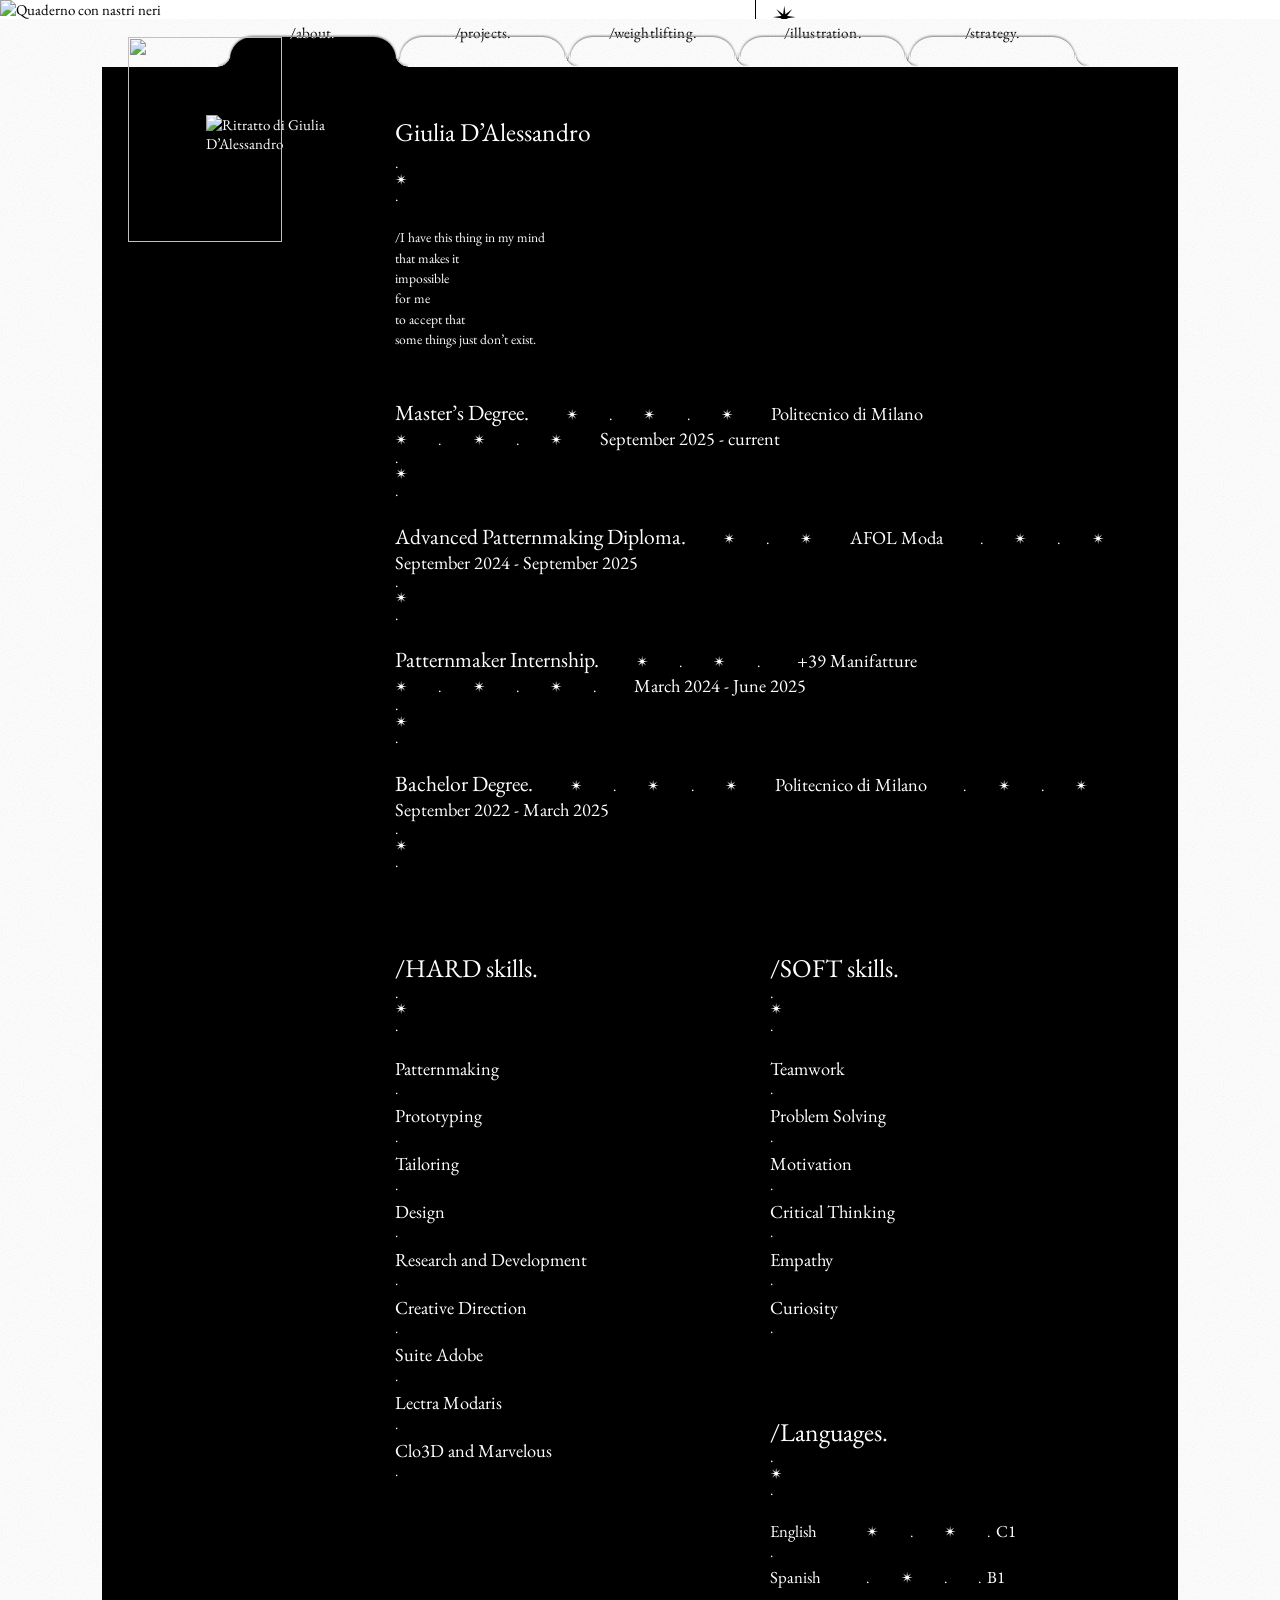
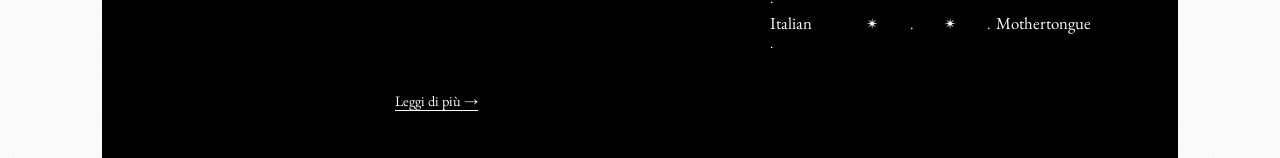
==== index.html @ 6b2135a5 "Add files via upload" ====
<!DOCTYPE html>
<html lang="it">
<head>
  <meta charset="utf-8">
  <meta name="viewport" content="width=device-width, initial-scale=1">
  <title>Giulia D’Alessandro — Portfolio</title>
  <meta name="description" content="Portfolio di Giulia D’Alessandro, Technical Designer. Milano, 2026.">

  <!-- Font: blackletter per il nome, serif per il testo -->
  <link rel="preconnect" href="https://fonts.googleapis.com">
  <link rel="preconnect" href="https://fonts.gstatic.com" crossorigin>
  <link href="https://fonts.googleapis.com/css2?family=EB+Garamond:wght@400;500&family=UnifrakturCook:wght@700&display=swap" rel="stylesheet">

  <link rel="stylesheet" href="style.css">
</head>
<body>

  <!-- ============ HEADER (fisso) ============ -->
  <header class="site-header">
    <nav aria-label="Navigazione principale">
      <a href="index.html">/about.</a>
      <a href="projects.html">/projects.</a>
      <a href="weightlifting.html">/weightlifting.</a>
      <a href="illustration.html">/illustration.</a>
      <a href="strategy.html">/strategy.</a>
    </nav>
  </header>


  <main>

    <!-- ============ 1. LANDING ============ -->
    <section class="hero" id="home">
      <span class="hero__line" aria-hidden="true"></span>

      <figure class="hero__cover">
        <!-- Sostituisci con la tua immagine (meglio PNG/WebP con sfondo trasparente) -->
        <img src="img/cover.png" alt="Quaderno con nastri neri">
        <span class="hero__stars" aria-hidden="true">✴<br>&nbsp;✴<br>✴</span>
      </figure>
	
      <h1 class="hero__name">
        Giulia <br>D’A-<br>les-<br>san-<br>dro.
      </h1>

      <p class="hero__place">Milan</p>
      <p class="hero__year">2026</p>

      <a class="hero__scroll" href="#about" aria-label="Scorri verso il basso">↓</a>
    </section>

    <!-- ============ 2. ABOUT (anteprima) ============ -->
    <section class="about" id="about">
      <div class="about__tabs" aria-hidden="true">
        <!-- 5 linguette = 5 voci dell'header (stesso ordine) -->
        <span class="tab tab--1"></span>
        <span class="tab tab--2"></span>
        <span class="tab tab--3"></span>
        <span class="tab tab--4"></span>
        <span class="tab tab--5"></span>
      </div>

      <div class="about__body">
        <div class="about__photo-wrap">
          <img class="about__photo" src="img/giulia.jpg" alt="Ritratto di Giulia D’Alessandro">

          <!-- Graffetta: il tuo file in img/graffetta.png -->
          <img class="clip" src="img/graffetta.png" alt="" aria-hidden="true">
        </div>

        <div class="about__text">
          <h2>Giulia D’Alessandro</h2>
          <p class="about__marks" aria-hidden="true">.<br>✴<br>.</p>
          <p class="about__quote">
            /I have this thing in my mind<br>
            that makes it<br>
            impossible<br>
            for me<br>
            to accept that<br>
            some things just don’t exist.
          </p>

          <!-- ===== Formazione ed esperienza ===== -->
          <div class="cv">
            <div class="cv__item">
              <p class="cv__row">
                <span class="cv__title">Master’s Degree.</span>
                <span class="cv__pattern" aria-hidden="true">✴ . ✴ . ✴</span>
                <span class="cv__where">Politecnico di Milano</span>
                <span class="cv__pattern" aria-hidden="true">✴ . ✴ . ✴</span>
                <span class="cv__when">September 2025 - current</span>
              </p>
              <p class="about__marks" aria-hidden="true">.<br>✴<br>.</p>
            </div>

            <div class="cv__item">
              <p class="cv__row">
                <span class="cv__title">Advanced Patternmaking Diploma.</span>
                <span class="cv__pattern" aria-hidden="true">✴ . ✴</span>
                <span class="cv__where">AFOL Moda</span>
                <span class="cv__pattern" aria-hidden="true">. ✴ . ✴</span>
                <span class="cv__when">September 2024 - September 2025</span>
              </p>
              <p class="about__marks" aria-hidden="true">.<br>✴<br>.</p>
            </div>

            <div class="cv__item">
              <p class="cv__row">
                <span class="cv__title">Patternmaker Internship.</span>
                <span class="cv__pattern" aria-hidden="true">✴ . ✴ .</span>
                <span class="cv__where">+39 Manifatture</span>
                <span class="cv__pattern" aria-hidden="true">✴ . ✴ . ✴ .</span>
                <span class="cv__when">March 2024 - June 2025</span>
              </p>
              <p class="about__marks" aria-hidden="true">.<br>✴<br>.</p>
            </div>

            <div class="cv__item">
              <p class="cv__row">
                <span class="cv__title">Bachelor Degree.</span>
                <span class="cv__pattern" aria-hidden="true">✴ . ✴ . ✴</span>
                <span class="cv__where">Politecnico di Milano</span>
                <span class="cv__pattern" aria-hidden="true">. ✴ . ✴</span>
                <span class="cv__when">September 2022 - March 2025</span>
              </p>
              <p class="about__marks" aria-hidden="true">.<br>✴<br>.</p>
            </div>
          </div>

          <!-- ===== Competenze e lingue ===== -->
          <div class="skills">
            <div class="skills__col">
              <h3 class="skills__title">/HARD skills.</h3>
              <p class="about__marks" aria-hidden="true">.<br>✴<br>.</p>
              <ul class="skills__list">
                <li>Patternmaking</li>
                <li>Prototyping</li>
                <li>Tailoring</li>
                <li>Design</li>
                <li>Research and Development</li>
                <li>Creative Direction</li>
                <li>Suite Adobe</li>
                <li>Lectra Modaris</li>
                <li>Clo3D and Marvelous</li>
              </ul>
            </div>

            <div class="skills__col">
              <h3 class="skills__title">/SOFT skills.</h3>
              <p class="about__marks" aria-hidden="true">.<br>✴<br>.</p>
              <ul class="skills__list">
                <li>Teamwork</li>
                <li>Problem Solving</li>
                <li>Motivation</li>
                <li>Critical Thinking</li>
                <li>Empathy</li>
                <li>Curiosity</li>
              </ul>

              <div class="languages">
                <h3 class="skills__title">/Languages.</h3>
                <p class="about__marks" aria-hidden="true">.<br>✴<br>.</p>
                <ul class="languages__list">
                  <li><div class="languages__row"><span class="languages__name">English</span><span class="cv__pattern" aria-hidden="true">✴ . ✴ .</span><span class="languages__level">C1</span></div></li>
                  <li><div class="languages__row"><span class="languages__name">Spanish</span><span class="cv__pattern" aria-hidden="true">. ✴ . .</span><span class="languages__level">B1</span></div></li>
                  <li><div class="languages__row"><span class="languages__name">Italian</span><span class="cv__pattern" aria-hidden="true">✴ . ✴ .</span><span class="languages__level">Mothertongue</span></div></li>
                </ul>
              </div>
            </div>
          </div>

          <p class="about__more"><a href="about.html">Leggi di più →</a></p>
        </div>
      </div>
    </section>

  </main>

</body>
</html>
---- style.css ----
/* ==========================================================
   Portfolio — Giulia D’Alessandro
   ========================================================== */

:root {
  --ink: #000;
  --paper: #fff;
  --serif: "EB Garamond", "Minion Pro", Georgia, serif;
  --blackletter: "UnifrakturCook", "Old English Text MT", serif;
  --line-x: 59%;               /* posizione della linea verticale */

  /* Header e linguette condividono altezza e margini: per questo restano allineati */
  --header-h: 3rem;            /* altezza della fascia header = fascia linguette */
  --tab-h: 1.9rem;             /* altezza di ogni linguetta (bassa e schiacciata) */
  --tab-r: .8rem;              /* raggio dell'onda alla base della linguetta */
  --nav-pad-l: 18vw;           /* margini laterali: più piccoli = voci più distanziate */
  --nav-pad-r: 16vw;
  --body-inset: 8vw;           /* margine laterale del corpo nero: più grande = più stretto */

  /* Texture carta leggera (grana generata, nessun file da caricare).
     Per usare una tua immagine: --paper-texture: url("img/carta.jpg"); */
  --paper-texture: url("data:image/svg+xml,%3Csvg xmlns='http://www.w3.org/2000/svg' width='300' height='300'%3E%3Cfilter id='n'%3E%3CfeTurbulence type='fractalNoise' baseFrequency='.85' numOctaves='3' stitchTiles='stitch'/%3E%3CfeColorMatrix type='saturate' values='0'/%3E%3C/filter%3E%3Crect width='100%25' height='100%25' filter='url(%23n)' opacity='.16'/%3E%3C/svg%3E");
  --paper-texture-size: 300px;   /* grandezza della grana */
}

/* ---------- Grechina a strisce ---------- */
.grechina {
  --g-a: #000;          /* primo colore */
  --g-b: #fff;          /* secondo colore */
  --g-step: 2px;        /* spessore di ogni striscia (1px o 2px) */
  display: block;
  width: 100%;          /* lunghezza */
  height: 12px;         /* altezza del rettangolo */
  background: repeating-linear-gradient(
    90deg,                                         /* strisce verticali, in fila orizzontale */
    var(--g-a) 0 var(--g-step),
    var(--g-b) var(--g-step) calc(var(--g-step) * 2)
  );
}

/* Variante verticale: strisce orizzontali impilate */
.grechina--v {
  width: 12px;
  height: 100%;
  background: repeating-linear-gradient(
    180deg,
    var(--g-a) 0 var(--g-step),
    var(--g-b) var(--g-step) calc(var(--g-step) * 2)
  );
}

/* Variante sottile: una linea di 1px a strisce */
.grechina--linea { height: 1px; }

/* Variante diagonale (tipo nastro) */
.grechina--diag {
  background: repeating-linear-gradient(
    45deg,
    var(--g-a) 0 var(--g-step),
    var(--g-b) var(--g-step) calc(var(--g-step) * 2)
  );
}

*, *::before, *::after { box-sizing: border-box; margin: 0; padding: 0; }

/* ---------- Scorrimento fluido ---------- */
html {
  scroll-behavior: smooth;
  scroll-snap-type: y proximity;   /* "aggancia" dolcemente le sezioni */
}

body {
  font-family: var(--serif);
  font-size: 15px;
  color: var(--ink);
  background: var(--paper);
  -webkit-font-smoothing: antialiased;
}

a { color: inherit; text-decoration: none; }

/* ---------- Header ---------- */
.site-header {
  position: fixed;
  top: 0; left: 0; right: 0;
  height: var(--header-h);
  z-index: 20;
  color: #fff;
  mix-blend-mode: difference;      /* nero sul bianco, bianco sulle linguette scure */
  pointer-events: none;
}
.site-header nav {
  height: 100%;
  display: grid;
  grid-template-columns: repeat(5, 1fr);   /* 5 voci = 5 linguette */
  grid-template-rows: 1fr;
  column-gap: .3rem;
  align-items: end;                /* le voci stanno sulla stessa linea delle linguette */
  padding: 0 var(--nav-pad-r) 0 var(--nav-pad-l);
  pointer-events: auto;
}
.site-header a {
  position: relative;
  justify-self: center;
  line-height: var(--tab-h);       /* testo centrato verticalmente nella linguetta */
  font-size: 0.95rem;
  letter-spacing: 0.01em;
}
.site-header a::after {            /* sottolineatura animata al passaggio */
  content: "";
  position: absolute;
  left: 0; bottom: .4rem;
  width: 100%; height: 1px;
  background: currentColor;
  transform: scaleX(0);
  transform-origin: left;
  transition: transform .35s ease;
}
.site-header a:hover::after,
.site-header a:focus-visible::after { transform: scaleX(1); }

/* ---------- 1. Landing ---------- */
.hero {
  position: relative;
  overflow: hidden;
  scroll-snap-align: start;
  /* l'altezza è decisa dall'immagine cover: la sezione finisce dove finisce lei */
}

.hero__line {                      /* linea verticale nera */
  position: absolute;
  top: 0; bottom: 0;
  left: var(--line-x);
  width: 1px;
  background: var(--ink);
  z-index: 3;
}

.hero__cover {
  position: relative;
  width: 100%;                     /* a tutta larghezza */
  margin: 0;
}
.hero__cover img {
  display: block;
  width: 100%;
  height: auto;                    /* proporzioni originali, nessun taglio */
}

.hero__stars {
  position: absolute;
  top: 24%;
  left: calc(var(--line-x) + 1.3%);   /* subito a destra della linea */
  font-size: 1.9rem;
  line-height: .85;
  z-index: 4;
}

.hero__name {
  position: absolute;
  top: 40vh;                       /* centro dello schermo all'apertura della pagina */
  top: 50svh;
  left: 50%;
  transform: translate(-50%, -50%);
  font-family: var(--blackletter);
  font-weight: 700;
  font-size: clamp(2.2rem, 5.6vw, 5.4rem);
  line-height: .6;
  text-align: center;
  z-index: 2;
}

.hero__place,
.hero__year {
  position: absolute;
  bottom: 1.6rem;
  font-size: .85rem;
}
.hero__place { left: 2.8%; }
.hero__year  { right: 2.8%; }

.hero__scroll {
  position: absolute;
  bottom: 1.2rem;
  left: 50%;
  transform: translateX(-50%);
  font-size: 1.3rem;
  animation: bob 2.2s ease-in-out infinite;
}
@keyframes bob {
  0%, 100% { transform: translate(-50%, 0); }
  50%      { transform: translate(-50%, 6px); }
}

/* ---------- 2. About ---------- */
.about {
  position: relative;
  min-height: 100vh;
  min-height: 100svh;
  scroll-snap-align: start;
  background: var(--paper);        /* attorno al corpo nero c'è la "carta" */
  isolation: isolate;
  padding-top: var(--header-h);
}

/* Texture carta: velo sopra strisce, linguette e margini bianchi.
   Sul nero non si vede. Più leggera/pesante: cambia opacity. */
.about::before {
  content: "";
  position: absolute;
  inset: 0;
  z-index: 6;
  background: var(--paper-texture);
  background-size: var(--paper-texture-size);
  mix-blend-mode: multiply;
  opacity: 1;
  pointer-events: none;
}

/* Striscia con le linguette: alta quanto l'header e in cima alla pagina,
   così a fine scorrimento finisce sotto le voci dell'header. */
.about__tabs {
  position: absolute;
  top: 0; left: 0; right: 0;
  height: var(--header-h);
  background: #fff;
  display: grid;
  grid-template-columns: repeat(5, 1fr);   /* stessa griglia dell'header */
  grid-template-rows: 1fr;
  column-gap: .3rem;
  align-items: end;                        /* le linguette poggiano sulla pagina nera */
  padding: 0 var(--nav-pad-r) 0 var(--nav-pad-l);
}

/* Linguetta da cartellina: angoli alti arrotondati + base che si apre
   a onda (concava) ai due lati. L'onda è fatta da due pezzetti ::before/::after. */
.tab {
  position: relative;
  width: 100%;                              /* più stretta della colonna: restano staccate */
  height: var(--tab-h);
  justify-self: center;
  background: var(--c);
  border-radius: 1.4rem 1.4rem 0 0;
  filter: drop-shadow(0 -0.5px 1px rgba(0,0,0,.52));
}
.tab::before,
.tab::after {
  content: "";
  position: absolute;
  bottom: 0;
  width: var(--tab-r);
  height: var(--tab-r);
}
.tab::before {                             /* onda a sinistra */
  left: calc(var(--tab-r) * -1);
  background: radial-gradient(circle at 0 0, transparent calc(var(--tab-r) - .5px), var(--c) var(--tab-r));
}
.tab::after {                              /* onda a destra */
  right: calc(var(--tab-r) * -1);
  background: radial-gradient(circle at 100% 0, transparent calc(var(--tab-r) - .5px), var(--c) var(--tab-r));
}

/* 5 colori scuri ma distinti (provvisori). La prima è nera come la pagina.
   Il testo dell'header sopra prende una tinta chiara che dipende dal colore. */
/* Sovrapposizione: la linguetta di destra è la più avanti */
/* Sovrapposizione: la linguetta nera (la prima) è la più avanti */
.tab--1 { --c: #000;    z-index: 5; }
.tab--2 { --c: #ffffff; z-index: 4; }
.tab--3 { --c: #ffffff; z-index: 3; }
.tab--4 { --c: #ffffff; z-index: 2; }
.tab--5 { --c: #ffffff; z-index: 1; }

.about__body {                     /* corpo nero della cartelletta */
  position: relative;
  z-index: 7;                      /* sopra il velo texture: resta nitido */
  display: flex;
  gap: 2.2rem;
  align-items: flex-start;
  margin: 0 var(--body-inset);     /* più stretto della pagina */
  min-height: calc(100vh - var(--header-h));
  min-height: calc(100svh - var(--header-h));
  padding: 3rem 5vw;
  background: var(--ink);
  color: #fff;
}
.about__photo-wrap {
  position: relative;
  width: clamp(120px, 12vw, 170px);
  flex-shrink: 0;
  margin-left: 2.5rem;             /* spazio per la graffetta a sinistra */
}
.about__photo {
  display: block;
  width: 100%;
  aspect-ratio: 3 / 4;
  object-fit: cover;
}

/* Graffetta: immagine sovrapposta alla foto, scala insieme a lei.
   Se nel tuo file la graffetta risulta spostata o di dimensione diversa,
   ritocca questi quattro valori (sono percentuali rispetto alla foto). */
.clip {
  position: absolute;
  left: -51%;
  top: -38%;
  width: 100%;
  height: 100%;
  object-fit: contain;
  pointer-events: none;
}
.about__text h2 {
  font-size: 1.6rem;
  font-weight: 400;
  margin-bottom: .4rem;
}
.about__marks {
  line-height: 1.1;
  margin-bottom: 1.4rem;
}
.about__quote {
  font-size: .85rem;
  line-height: 1.5;
}
.about__more { margin-top: 2rem; font-size: .9rem; }
.about__more a { border-bottom: 1px solid currentColor; }

/* ---------- About: parte scritta ---------- */
.about__text { flex: 1; min-width: 0; }     /* la colonna di testo occupa tutta la larghezza */

/* Formazione ed esperienza */
.cv { margin-top: 3rem; }
.cv__row {
  display: flex;
  flex-wrap: wrap;
  align-items: baseline;
  column-gap: 2.3rem;
}
.cv__title { font-size: 1.35rem; }
.cv__where,
.cv__when  { font-size: 1.15rem; }
.cv__pattern {                               /* ✴ . ✴ . ✴ decorativi */
  font-size: .95rem;
  white-space: nowrap;
  word-spacing: 1.7rem;
}

/* Competenze e lingue */
.skills {
  display: grid;
  grid-template-columns: 1fr 1fr;
  column-gap: 2rem;
  margin-top: 5rem;
}
.skills__title { font-size: 1.6rem; font-weight: 400; }
.skills__list,
.languages__list { list-style: none; }
.skills__list li { font-size: 1.15rem; line-height: 1.25; }
.languages__list li { font-size: 1.05rem; line-height: 1.25; }
.skills__list li::after,
.languages__list li::after {                 /* il puntino tra una voce e l'altra */
  content: ".";
  display: block;
  font-size: .9rem;
  line-height: 1;
  margin: .15rem 0 .5rem;
}
.languages { margin-top: 5rem; }
.languages__row { display: flex; align-items: baseline; }
.languages__name { min-width: 6rem; }
.languages__level { margin-left: .3rem; }

/* ---------- Mobile ---------- */
@media (max-width: 760px) {
  :root {
    --line-x: 72%;
    --header-h: 3rem;
    --tab-h: 1.6rem;
    --tab-r: .6rem;
    --body-inset: 3vw;
    --nav-pad-l: .5rem;
    --nav-pad-r: .5rem;
  }
  .tab { width: 84%; border-radius: .7rem .7rem 0 0; }
  .site-header a { font-size: .65rem; }
  .hero__name  { font-size: clamp(2.2rem, 12vw, 4rem); }
  .about__body { flex-direction: column; padding: 2rem 1.5rem; }
  .cv__row { flex-direction: column; row-gap: .15rem; }
  .cv .cv__pattern { display: none; }
  .skills { grid-template-columns: 1fr; row-gap: 3rem; }
}

/* ---------- Accessibilità ---------- */
@media (prefers-reduced-motion: reduce) {
  html { scroll-behavior: auto; scroll-snap-type: none; }
  .hero__scroll { animation: none; }
}
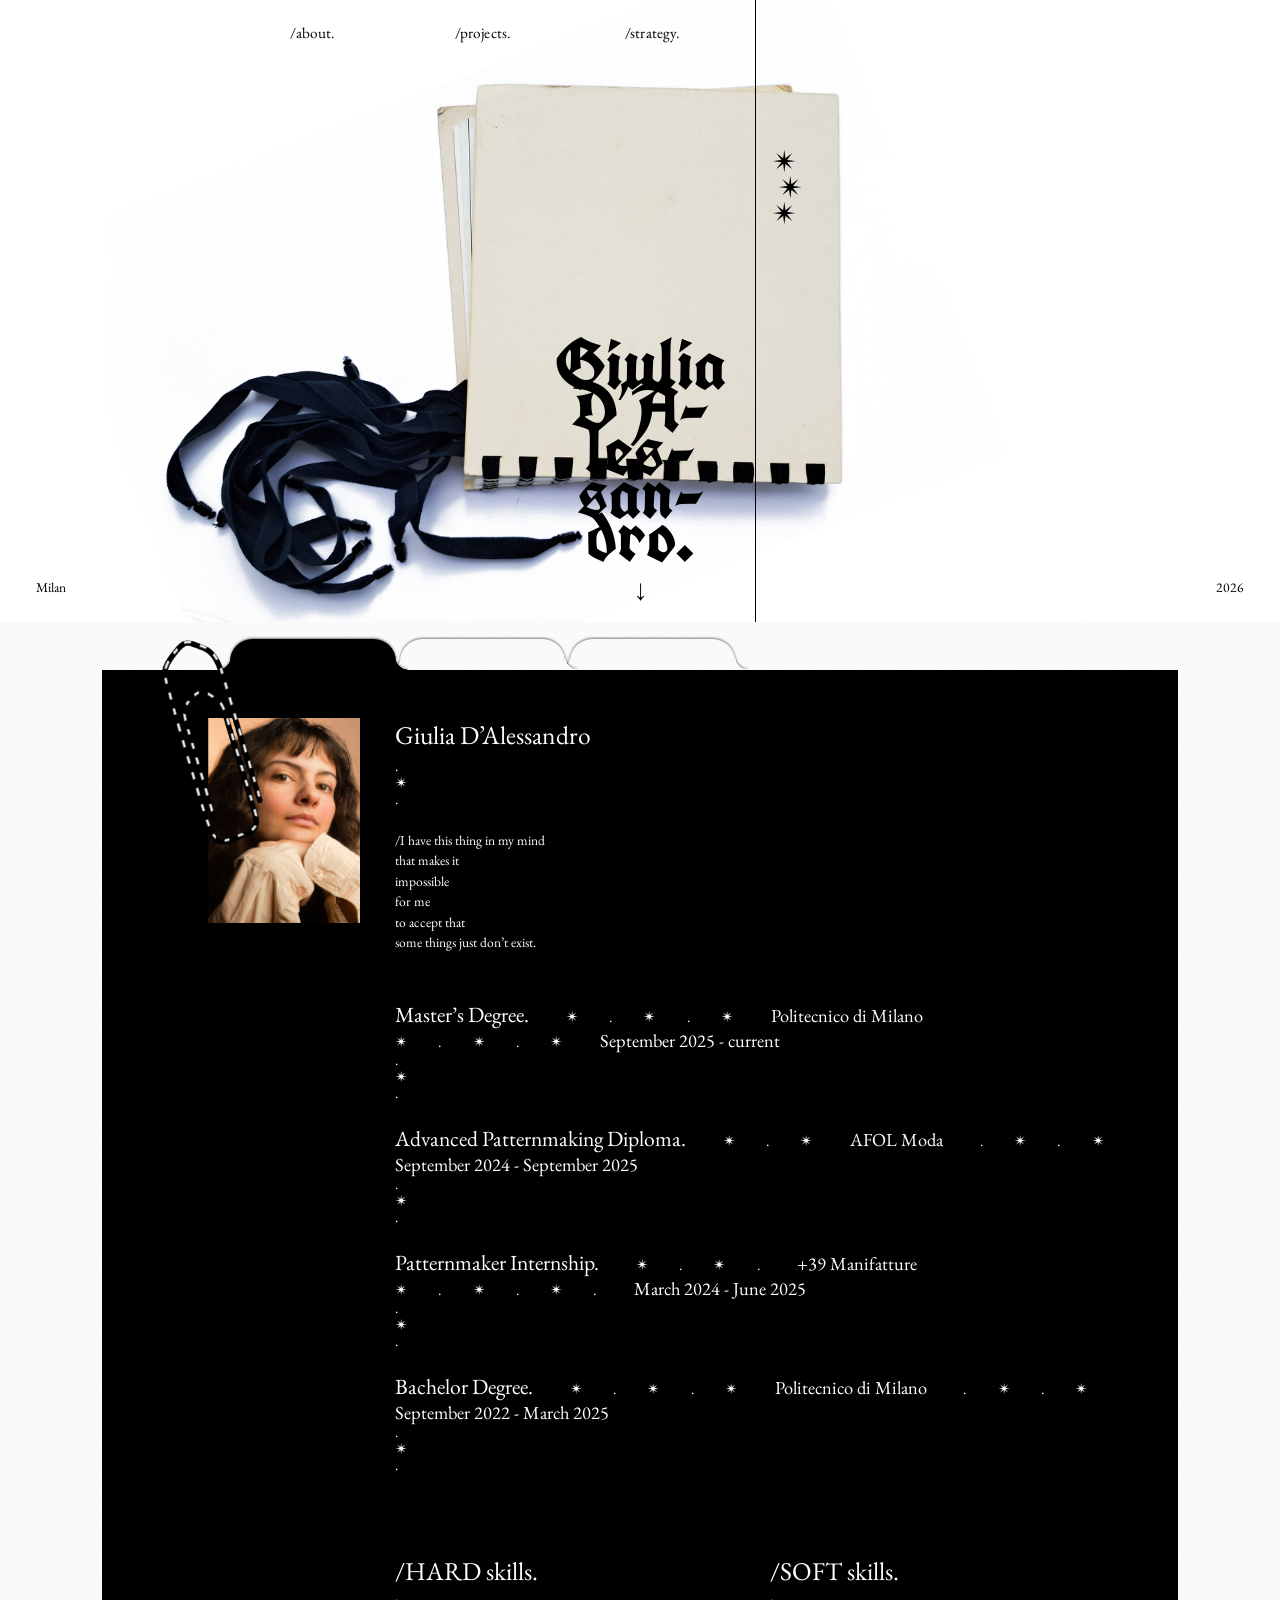
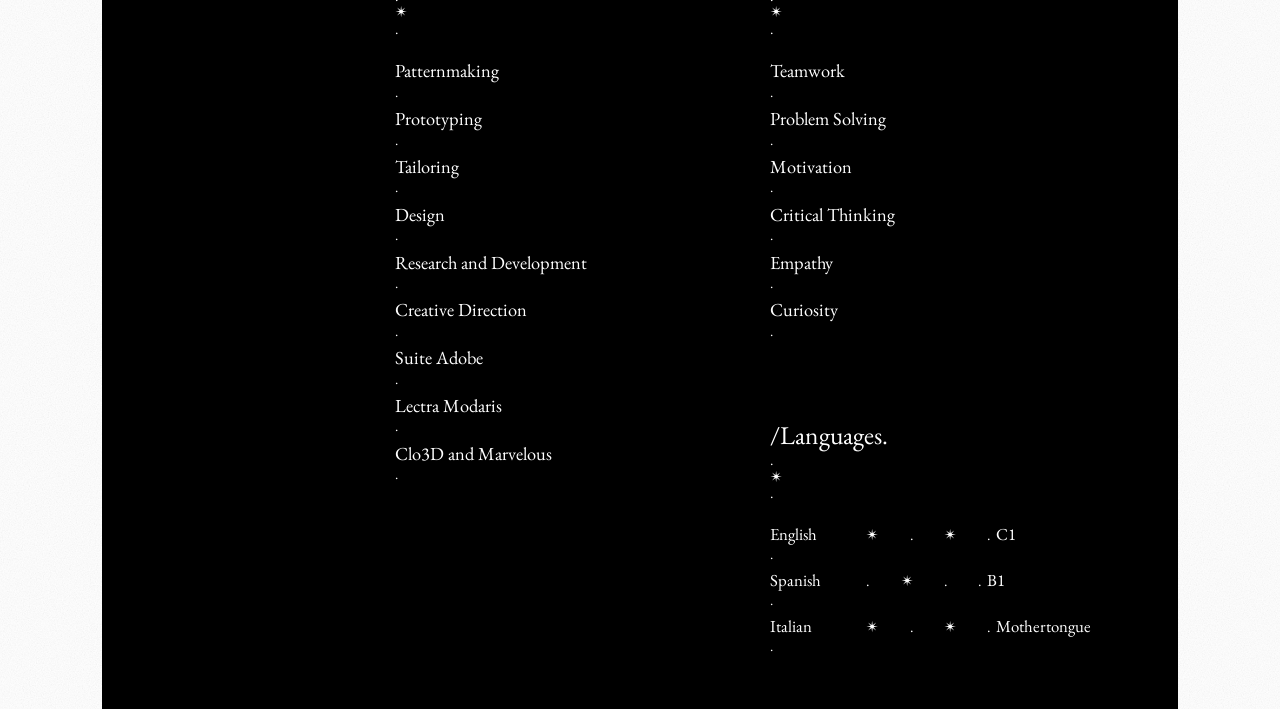
==== commit 5f42641a: "aggiornamento claude" ====
--- a/index.html
+++ b/index.html
@@ -20,8 +20,9 @@
     <nav aria-label="Navigazione principale">
       <a href="index.html">/about.</a>
       <a href="projects.html">/projects.</a>
-      <a href="weightlifting.html">/weightlifting.</a>
-      <a href="illustration.html">/illustration.</a>
+      <!-- nascosto per ora (da completare): togli i commenti per riattivarlo -->
+      <!-- <a href="weightlifting.html">/weightlifting.</a> -->
+      <!-- <a href="illustration.html">/illustration.</a> -->
       <a href="strategy.html">/strategy.</a>
     </nav>
   </header>
@@ -55,8 +56,8 @@
         <!-- 5 linguette = 5 voci dell'header (stesso ordine) -->
         <span class="tab tab--1"></span>
         <span class="tab tab--2"></span>
-        <span class="tab tab--3"></span>
-        <span class="tab tab--4"></span>
+        <!-- <span class="tab tab--3"></span> -->
+        <!-- <span class="tab tab--4"></span> -->
         <span class="tab tab--5"></span>
       </div>
 
@@ -169,7 +170,6 @@
             </div>
           </div>
 
-          <p class="about__more"><a href="about.html">Leggi di più →</a></p>
         </div>
       </div>
     </section>
